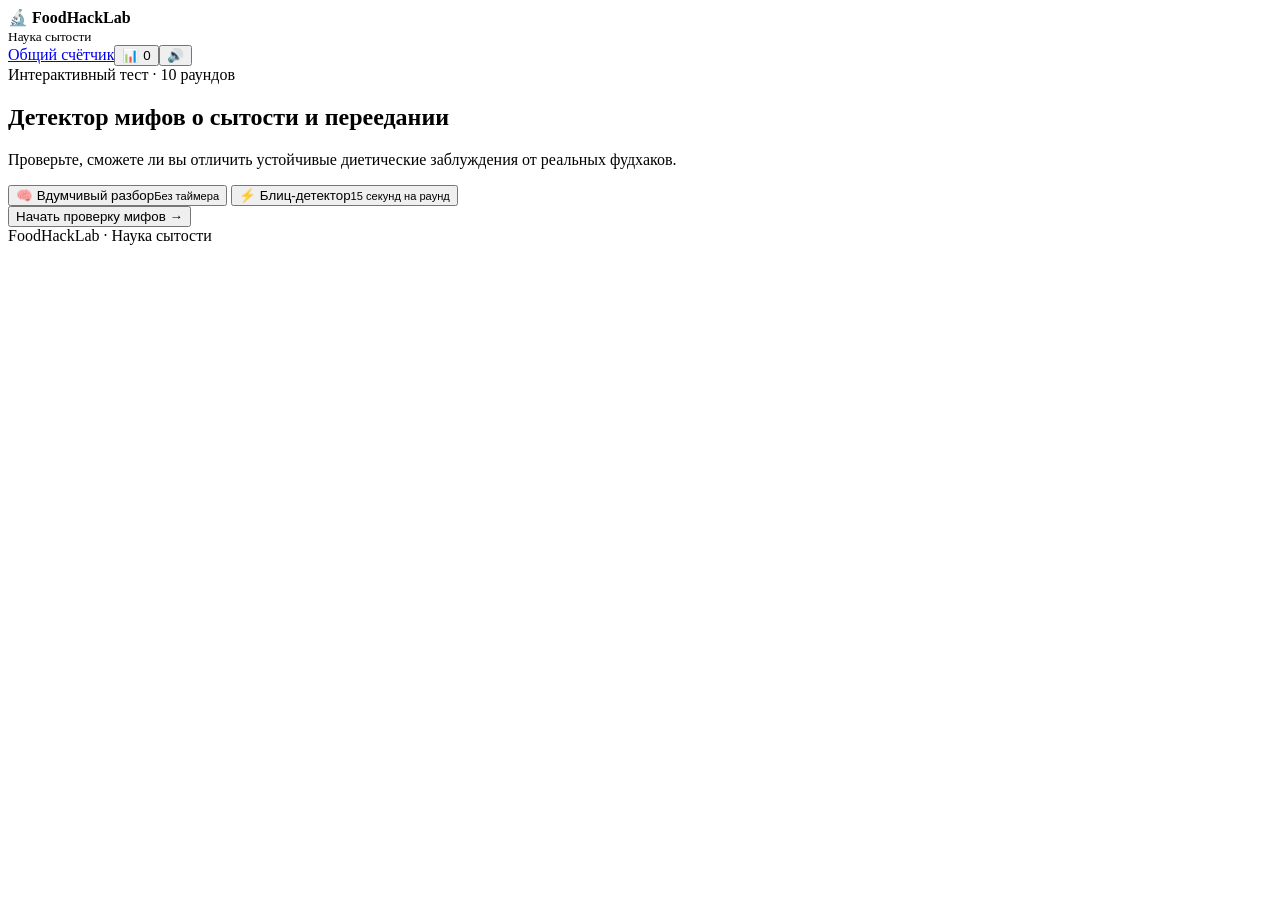
==== index.html @ 19841dd0 "Add FoodHackLab quiz page" ====
<!doctype html>
<html lang="ru">
<head>
<meta charset="utf-8">
<meta name="viewport" content="width=device-width, initial-scale=1">
<meta property="og:title" content="FoodHackLab · Детектор мифов о сытости">
<meta property="og:description" content="Десять раундов о сытости и переедании. Выберите разбор без таймера или блиц.">
<title>FoodHackLab: Детектор мифов о сытости</title>
<link rel="stylesheet" href="https://fonts.googleapis.com/css2?family=Inter:wght@400;500;600;700&family=Unbounded:wght@600;700&display=swap">
<link rel="stylesheet" href="styles.css">
<script defer src="counter.js"></script>
<script defer src="game.js"></script>
</head>
<body>
<header>
  <div><strong class="brand">🔬 FoodHackLab</strong><br><small>Наука сытости</small></div>
  <div class="row"><a href="stats.html">Общий счётчик</a><button id="local" type="button" title="Мои результаты">📊 <span id="plays">0</span></button><button id="sound" type="button" aria-label="Звук" aria-pressed="true">🔊</button></div>
</header>
<main>
  <section id="start" class="panel">
    <span class="tag">Интерактивный тест · 10 раундов</span>
    <h1>Детектор мифов о сытости и переедании</h1>
    <p>Проверьте, сможете ли вы отличить устойчивые диетические заблуждения от реальных фудхаков.</p>
    <div id="personal" class="grid"></div>
    <div class="grid section-gap">
      <button type="button" class="mode" data-mode="calm" aria-pressed="true">🧠 Вдумчивый разбор<small>Без таймера</small></button>
      <button type="button" class="mode" data-mode="blitz" aria-pressed="false">⚡ Блиц-детектор<small>15 секунд на раунд</small></button>
    </div>
    <button id="begin" type="button" class="primary full section-gap">Начать проверку мифов →</button>
  </section>
  <section id="game" hidden>
    <div class="panel row spread">
      <strong id="round"></strong><span id="combo" class="tag" hidden></span>
      <span id="clock" hidden><progress id="timeBar" max="15" value="15" aria-label="Осталось времени"></progress> <span id="seconds"></span></span>
      <strong>Очки <span id="score">0</span></strong>
    </div>
    <div id="card" class="panel section-gap">
      <div class="row spread"><span id="category" class="tag"></span><small>Свайп или клавиши ← / →</small></div>
      <p class="question"><span id="emoji" class="illustration" aria-hidden="true"></span><span id="question"></span></p>
      <div id="answers" class="grid">
        <button type="button" id="myth" class="myth">✕ Это миф</button>
        <button type="button" id="fact" class="fact">✓ Это факт</button>
      </div>
      <div id="feedback" hidden>
        <h2 id="verdict" aria-live="polite"></h2><strong id="truth"></strong>
        <p id="explanation"></p>
        <div class="tile"><strong>💡 Фудхак на каждый день</strong><p id="tip"></p></div>
        <button id="next" type="button" class="full section-gap">Следующий вопрос →</button>
      </div>
    </div>
  </section>
  <section id="result" class="panel" hidden>
    <span class="tag">Ваш результат</span><h2 id="rank"></h2>
    <div id="summary" class="grid"></div>
    <h3>📋 Шпаргалка FoodHackLab</h3>
    <ul id="cheat"></ul>
    <div class="grid section-gap">
      <button id="telegram" type="button">В Telegram</button>
      <button id="vk" type="button">ВКонтакте</button>
      <button id="copy" type="button">Скопировать результат</button>
      <button id="restart" type="button" class="primary">↻ Ещё раз</button>
    </div>
    <p id="copyStatus" role="status"></p>
  </section>
  <dialog id="history" class="panel">
    <form method="dialog" class="row spread"><h2>Мои результаты</h2><button aria-label="Закрыть">✕</button></form>
    <div id="historySummary" class="grid"></div><ol id="runs"></ol>
    <button id="clear" type="button">Сбросить историю</button>
    <p><small>Результаты сохраняются в этом браузере.</small></p>
    <a href="stats.html">Открыть общий счётчик игр</a>
  </dialog>
</main>
<footer>FoodHackLab · Наука сытости</footer>
</body>
</html>
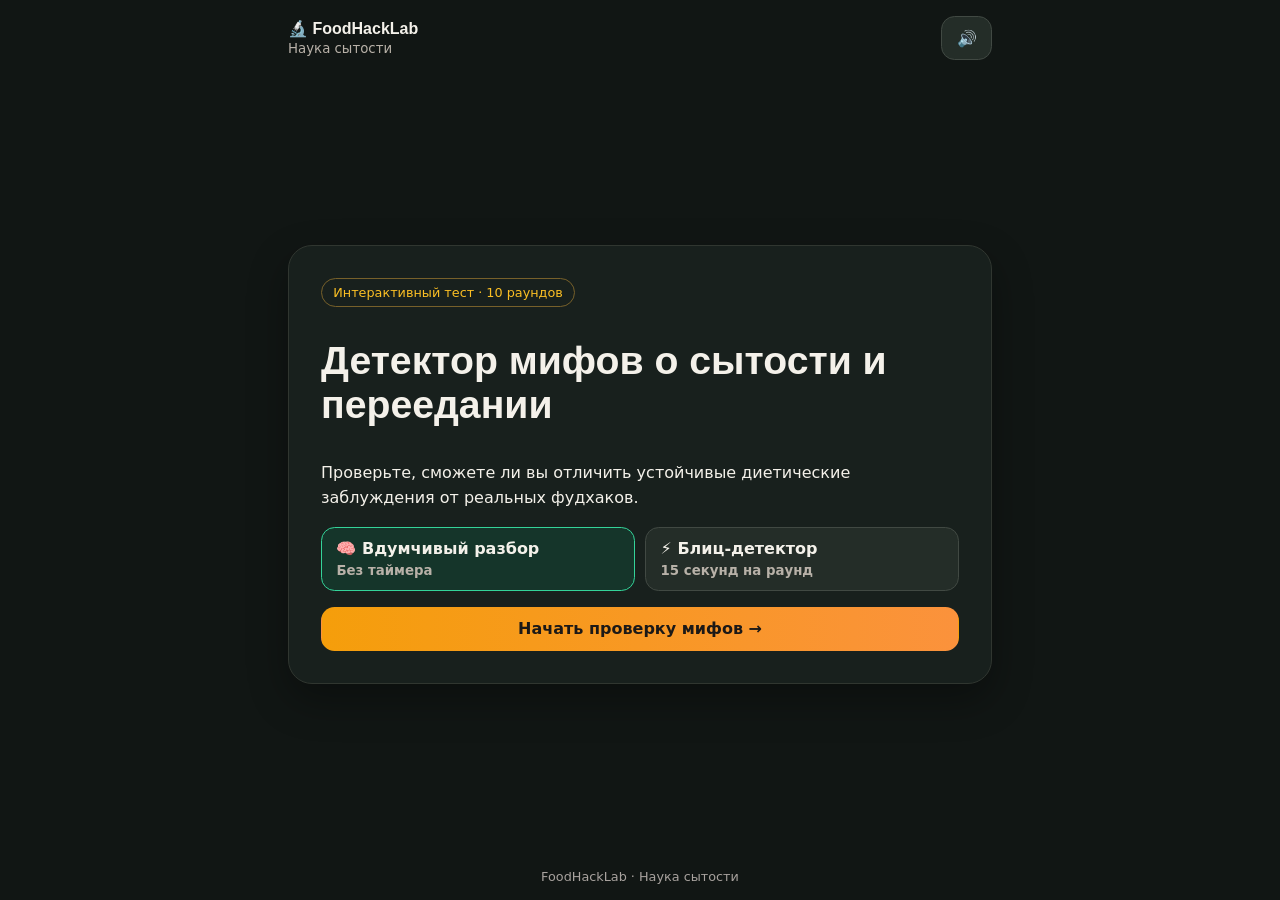
==== commit 9fd2269a: "Keep aggregate statistics off the player screen" ====
--- a/index.html
+++ b/index.html
@@ -14,14 +14,13 @@
 <body>
 <header>
   <div><strong class="brand">🔬 FoodHackLab</strong><br><small>Наука сытости</small></div>
-  <div class="row"><a href="stats.html">Общий счётчик</a><button id="local" type="button" title="Мои результаты">📊 <span id="plays">0</span></button><button id="sound" type="button" aria-label="Звук" aria-pressed="true">🔊</button></div>
+  <button id="sound" type="button" aria-label="Звук" aria-pressed="true">🔊</button>
 </header>
 <main>
   <section id="start" class="panel">
     <span class="tag">Интерактивный тест · 10 раундов</span>
     <h1>Детектор мифов о сытости и переедании</h1>
     <p>Проверьте, сможете ли вы отличить устойчивые диетические заблуждения от реальных фудхаков.</p>
-    <div id="personal" class="grid"></div>
     <div class="grid section-gap">
       <button type="button" class="mode" data-mode="calm" aria-pressed="true">🧠 Вдумчивый разбор<small>Без таймера</small></button>
       <button type="button" class="mode" data-mode="blitz" aria-pressed="false">⚡ Блиц-детектор<small>15 секунд на раунд</small></button>
@@ -62,13 +61,6 @@
     </div>
     <p id="copyStatus" role="status"></p>
   </section>
-  <dialog id="history" class="panel">
-    <form method="dialog" class="row spread"><h2>Мои результаты</h2><button aria-label="Закрыть">✕</button></form>
-    <div id="historySummary" class="grid"></div><ol id="runs"></ol>
-    <button id="clear" type="button">Сбросить историю</button>
-    <p><small>Результаты сохраняются в этом браузере.</small></p>
-    <a href="stats.html">Открыть общий счётчик игр</a>
-  </dialog>
 </main>
 <footer>FoodHackLab · Наука сытости</footer>
 </body>
--- a/styles.css
+++ b/styles.css
@@ -0,0 +1,7 @@
+:root{color-scheme:dark;font-family:Inter,system-ui,sans-serif;background:#111614;color:#f4f1ea}
+*{box-sizing:border-box}body{margin:0;min-height:100vh;display:flex;flex-direction:column}header,main,footer{width:min(100% - 2rem,44rem);margin-inline:auto}header{display:flex;justify-content:space-between;align-items:center;gap:.6rem;padding:1rem 0}header a{white-space:nowrap}main{margin-block:auto;padding-block:1rem}footer{text-align:center;padding:1rem;font-size:.8rem;color:#a8a29e}h1,h2,h3,strong.brand{font-family:Unbounded,Inter,sans-serif}h1{font-size:clamp(1.5rem,5vw,2.45rem)}h2{font-size:clamp(1.15rem,4vw,1.6rem)}p,li{line-height:1.6}a{color:#fbbf24}small,.muted{color:#b8b1a8}
+.panel{background:#18201d;border:1px solid #303630;border-radius:1.5rem;padding:clamp(1rem,4vw,2rem);box-shadow:0 16px 40px #0005;animation:enter .35s ease-out}
+@keyframes enter{from{opacity:0;transform:translateY(.75rem)}to{opacity:1;transform:none}}
+.row,.grid{display:flex;gap:.65rem;flex-wrap:wrap;align-items:center}.spread{justify-content:space-between}.grid>*{flex:1 1 10rem}.tile{background:#121815;border:1px solid #303630;border-radius:1rem;padding:.85rem;text-align:center}.tile b{display:block;font-size:1.35rem;color:#6ee7b7}.tag{display:inline-block;padding:.35rem .7rem;border:1px solid #77602a;border-radius:2rem;color:#fbbf24;font-size:.8rem}
+button{font:inherit;font-weight:700;color:inherit;background:#242d28;border:1px solid #414943;border-radius:.85rem;padding:.72rem .9rem;cursor:pointer}button:hover,button:focus-visible{border-color:#fbbf24}button.primary{background:linear-gradient(90deg,#f59e0b,#fb923c);color:#1c1917;border-color:transparent}.full{width:100%}.mode{text-align:left}.mode small{display:block;margin-top:.3rem}.mode[aria-pressed=true]{border-color:#34d399;background:#15352a}.section-gap{margin-top:1rem}.myth{color:#fda4af;background:#301e21}.fact{color:#6ee7b7;background:#173229}.illustration{display:inline-grid;place-items:center;font-size:2.2rem;background:#121815;border:1px solid #414943;border-radius:1rem;width:4.25rem;height:4.25rem;flex:none}.question{display:flex;align-items:center;gap:1rem;font-size:1.15rem}.good{color:#6ee7b7}.bad{color:#fda4af}progress{width:6rem;accent-color:#fbbf24}dialog{width:min(92vw,38rem);max-height:88vh;color:inherit}dialog::backdrop{background:#000b}[hidden]{display:none!important}.bar{height:.4rem;accent-color:#34d399;width:100%}li{margin-bottom:.35rem}
+@media(prefers-reduced-motion:reduce){.panel{animation:none}}
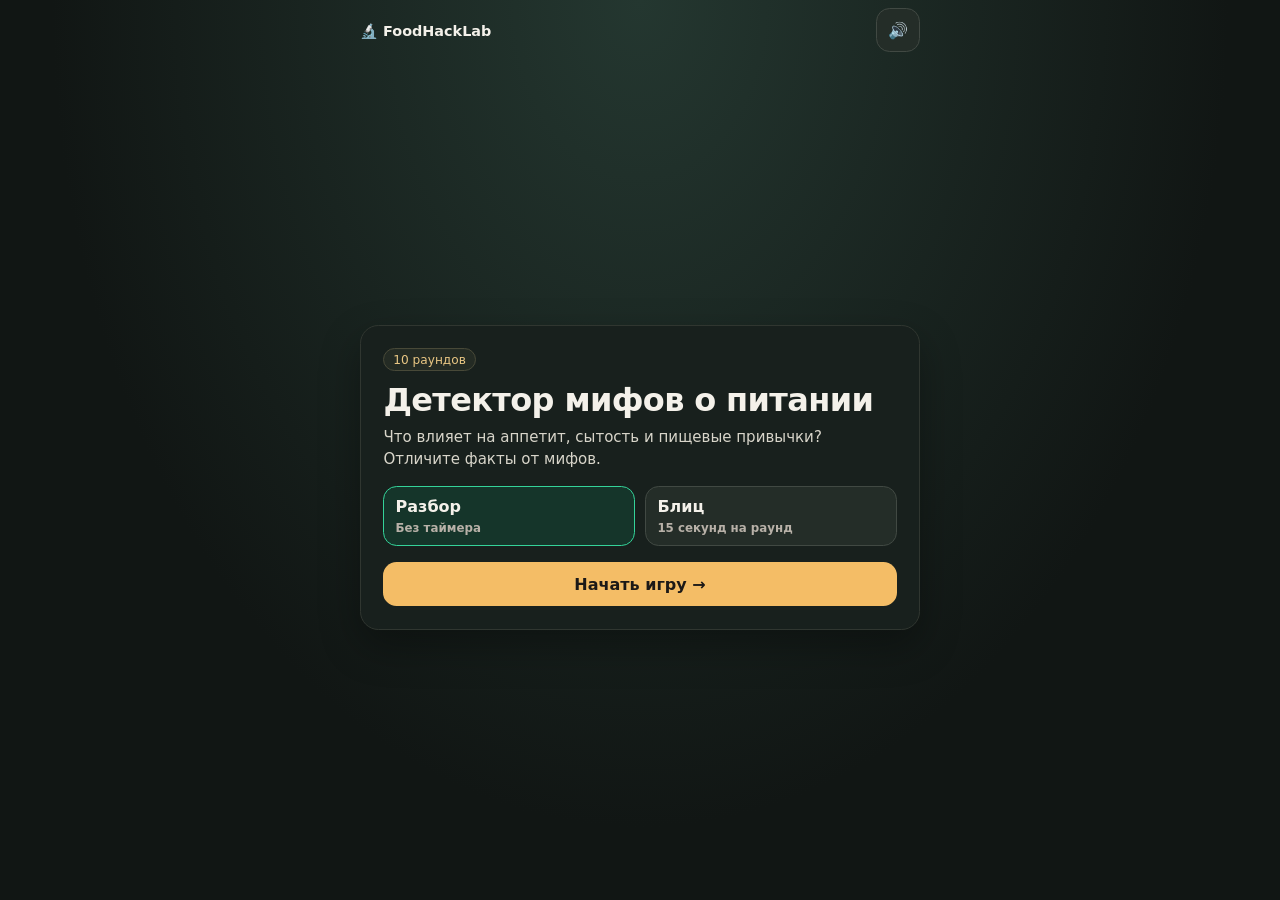
==== commit 8795fd2e: "Make the nutrition quiz compact on mobile" ====
--- a/index.html
+++ b/index.html
@@ -3,39 +3,49 @@
 <head>
 <meta charset="utf-8">
 <meta name="viewport" content="width=device-width, initial-scale=1">
-<meta property="og:title" content="FoodHackLab · Детектор мифов о сытости">
-<meta property="og:description" content="Десять раундов о сытости и переедании. Выберите разбор без таймера или блиц.">
-<title>FoodHackLab: Детектор мифов о сытости</title>
+<meta property="og:type" content="website">
+<meta property="og:locale" content="ru_RU">
+<meta property="og:site_name" content="FoodHackLab">
+<meta property="og:url" content="https://foodhacklab-pitanie.github.io/foodhacklab-myth-detector/">
+<meta property="og:title" content="Детектор мифов о питании">
+<meta property="og:description" content="10 вопросов о еде и аппетите. Отличишь миф от факта?">
+<meta property="og:image" content="https://foodhacklab-pitanie.github.io/foodhacklab-myth-detector/nutrition-cover.jpg">
+<meta property="og:image:type" content="image/jpeg">
+<meta property="og:image:width" content="1200">
+<meta property="og:image:height" content="630">
+<meta property="og:image:alt" content="Детектор мифов о питании. Тарелка с курицей, киноа и свежими овощами.">
+<meta name="twitter:card" content="summary_large_image">
+<title>FoodHackLab: Детектор мифов о питании</title>
 <link rel="stylesheet" href="https://fonts.googleapis.com/css2?family=Inter:wght@400;500;600;700&family=Unbounded:wght@600;700&display=swap">
-<link rel="stylesheet" href="styles.css">
+<link rel="stylesheet" href="styles.css?v=4">
 <script defer src="counter.js"></script>
-<script defer src="game.js"></script>
+<script defer src="game.js?v=4"></script>
 </head>
-<body>
+<body class="quiz">
 <header>
-  <div><strong class="brand">🔬 FoodHackLab</strong><br><small>Наука сытости</small></div>
+  <div><strong class="brand">🔬 FoodHackLab</strong></div>
   <button id="sound" type="button" aria-label="Звук" aria-pressed="true">🔊</button>
 </header>
 <main>
   <section id="start" class="panel">
-    <span class="tag">Интерактивный тест · 10 раундов</span>
-    <h1>Детектор мифов о сытости и переедании</h1>
-    <p>Проверьте, сможете ли вы отличить устойчивые диетические заблуждения от реальных фудхаков.</p>
+    <span class="tag">10 раундов</span>
+    <h1>Детектор мифов о питании</h1>
+    <p>Что влияет на аппетит, сытость и пищевые привычки? Отличите факты от мифов.</p>
     <div class="grid section-gap">
-      <button type="button" class="mode" data-mode="calm" aria-pressed="true">🧠 Вдумчивый разбор<small>Без таймера</small></button>
-      <button type="button" class="mode" data-mode="blitz" aria-pressed="false">⚡ Блиц-детектор<small>15 секунд на раунд</small></button>
+      <button type="button" class="mode" data-mode="calm" aria-pressed="true">Разбор<small>Без таймера</small></button>
+      <button type="button" class="mode" data-mode="blitz" aria-pressed="false">Блиц<small>15 секунд на раунд</small></button>
     </div>
-    <button id="begin" type="button" class="primary full section-gap">Начать проверку мифов →</button>
+    <button id="begin" type="button" class="primary full section-gap">Начать игру →</button>
   </section>
   <section id="game" hidden>
-    <div class="panel row spread">
+    <div class="round-bar">
       <strong id="round"></strong><span id="combo" class="tag" hidden></span>
       <span id="clock" hidden><progress id="timeBar" max="15" value="15" aria-label="Осталось времени"></progress> <span id="seconds"></span></span>
       <strong>Очки <span id="score">0</span></strong>
     </div>
     <div id="card" class="panel section-gap">
-      <div class="row spread"><span id="category" class="tag"></span><small>Свайп или клавиши ← / →</small></div>
-      <p class="question"><span id="emoji" class="illustration" aria-hidden="true"></span><span id="question"></span></p>
+      <span id="category" class="tag"></span>
+      <h2 id="question" tabindex="-1"></h2>
       <div id="answers" class="grid">
         <button type="button" id="myth" class="myth">✕ Это миф</button>
         <button type="button" id="fact" class="fact">✓ Это факт</button>
@@ -43,10 +53,11 @@
       <div id="feedback" hidden>
         <h2 id="verdict" aria-live="polite"></h2><strong id="truth"></strong>
         <p id="explanation"></p>
-        <div class="tile"><strong>💡 Фудхак на каждый день</strong><p id="tip"></p></div>
-        <button id="next" type="button" class="full section-gap">Следующий вопрос →</button>
+        <details id="tipDetails"><summary>Совет на каждый день</summary><p id="tip"></p></details>
+        
       </div>
     </div>
+    <div id="advance" hidden><button id="next" type="button" class="primary full">Следующий вопрос →</button></div>
   </section>
   <section id="result" class="panel" hidden>
     <span class="tag">Ваш результат</span><h2 id="rank"></h2>
@@ -62,6 +73,5 @@
     <p id="copyStatus" role="status"></p>
   </section>
 </main>
-<footer>FoodHackLab · Наука сытости</footer>
 </body>
 </html>
--- a/styles.css
+++ b/styles.css
@@ -5,3 +5,46 @@
 .row,.grid{display:flex;gap:.65rem;flex-wrap:wrap;align-items:center}.spread{justify-content:space-between}.grid>*{flex:1 1 10rem}.tile{background:#121815;border:1px solid #303630;border-radius:1rem;padding:.85rem;text-align:center}.tile b{display:block;font-size:1.35rem;color:#6ee7b7}.tag{display:inline-block;padding:.35rem .7rem;border:1px solid #77602a;border-radius:2rem;color:#fbbf24;font-size:.8rem}
 button{font:inherit;font-weight:700;color:inherit;background:#242d28;border:1px solid #414943;border-radius:.85rem;padding:.72rem .9rem;cursor:pointer}button:hover,button:focus-visible{border-color:#fbbf24}button.primary{background:linear-gradient(90deg,#f59e0b,#fb923c);color:#1c1917;border-color:transparent}.full{width:100%}.mode{text-align:left}.mode small{display:block;margin-top:.3rem}.mode[aria-pressed=true]{border-color:#34d399;background:#15352a}.section-gap{margin-top:1rem}.myth{color:#fda4af;background:#301e21}.fact{color:#6ee7b7;background:#173229}.illustration{display:inline-grid;place-items:center;font-size:2.2rem;background:#121815;border:1px solid #414943;border-radius:1rem;width:4.25rem;height:4.25rem;flex:none}.question{display:flex;align-items:center;gap:1rem;font-size:1.15rem}.good{color:#6ee7b7}.bad{color:#fda4af}progress{width:6rem;accent-color:#fbbf24}dialog{width:min(92vw,38rem);max-height:88vh;color:inherit}dialog::backdrop{background:#000b}[hidden]{display:none!important}.bar{height:.4rem;accent-color:#34d399;width:100%}li{margin-bottom:.35rem}
 @media(prefers-reduced-motion:reduce){.panel{animation:none}}
+
+/* Game layout, scoped so that the statistics dashboard keeps its own spacing. */
+.quiz {
+  min-height: 100svh;
+  background: radial-gradient(ellipse at top, #243730 0%, #111614 65%);
+}
+.quiz header, .quiz main { width: min(100% - 2rem, 35rem); }
+.quiz header { padding-block: max(.5rem, env(safe-area-inset-top)) .35rem; }
+.quiz .brand { font: 650 .9rem Inter, system-ui, sans-serif; }
+.quiz main { margin-block: 0; padding-block: .65rem max(.85rem, env(safe-area-inset-bottom)); }
+.quiz .panel { padding: clamp(.85rem, 3.5vw, 1.4rem); border-radius: 1.15rem; }
+.quiz h1, .quiz h2, .quiz h3 { font-family: Inter, system-ui, sans-serif; letter-spacing: -.02em; }
+.quiz h1 { font-size: clamp(1.45rem, 5.4vw, 2rem); font-weight: 650; line-height: 1.14; margin: .7rem 0 .5rem; text-wrap: balance; }
+.quiz p, .quiz li { line-height: 1.45; }
+.quiz #start p { font-size: .94rem; color: #d8d5ca; margin: 0 0 1rem; }
+.quiz button { min-height: 44px; font-weight: 600; padding: .52rem .7rem; }
+.quiz button.primary { background: #f4bd66; }
+.quiz button:focus-visible, .quiz summary:focus-visible { outline: 2px solid #f4bd66; outline-offset: 2px; }
+.quiz #sound { min-width: 44px; }
+.quiz #start .grid, .quiz #answers { display: grid; grid-template-columns: repeat(2, minmax(0, 1fr)); }
+.quiz #start .mode { min-height: 60px; }
+.quiz #start .mode small { font-size: .74rem; }
+.round-bar { display: flex; align-items: center; flex-wrap: wrap; gap: .4rem .65rem; padding: .25rem .2rem; font-size: .82rem; color: #deded4; }
+.round-bar > :last-child { margin-inline-start: auto; }
+.round-bar strong { font-weight: 600; }
+.quiz #clock { display: inline-flex; align-items: center; gap: .3rem; font-variant-numeric: tabular-nums; }
+.quiz #timeBar { width: clamp(2.1rem, 12vw, 4rem); }
+.quiz #card { margin-top: .5rem; }
+.quiz .tag { background: #242b24; border-color: #484938; color: #eac784; padding: .22rem .55rem; font-size: .76rem; }
+.quiz #question { font-size: clamp(1.02rem, 4.3vw, 1.27rem); font-weight: 550; line-height: 1.4; margin: .65rem 0 .8rem; }
+.quiz #question:focus { outline: none; }
+.quiz #feedback { border-top: 1px solid #3b463d; padding-top: .65rem; font-size: .88rem; }
+.quiz #verdict { font-size: 1rem; font-weight: 650; margin: 0 0 .2rem; }
+.quiz #truth { font-size: .8rem; font-weight: 600; color: #d0d6ce; }
+.quiz #feedback p { margin: .45rem 0; }
+.quiz summary { cursor: pointer; color: #f4cd88; min-height: 44px; align-content: center; }
+.quiz #advance { position: sticky; bottom: 0; padding: .45rem 0 max(.45rem, env(safe-area-inset-bottom)); margin-top: .15rem; background: #151d19; }
+.quiz #summary { display: grid; grid-template-columns: repeat(3, minmax(0, 1fr)); }
+.quiz .tile { padding: .6rem .35rem; }
+.quiz .tile b { font-size: 1.12rem; font-weight: 650; }
+@media (min-height: 560px) {
+  .quiz main:has(#start:not([hidden])) { margin-block: auto; }
+}
